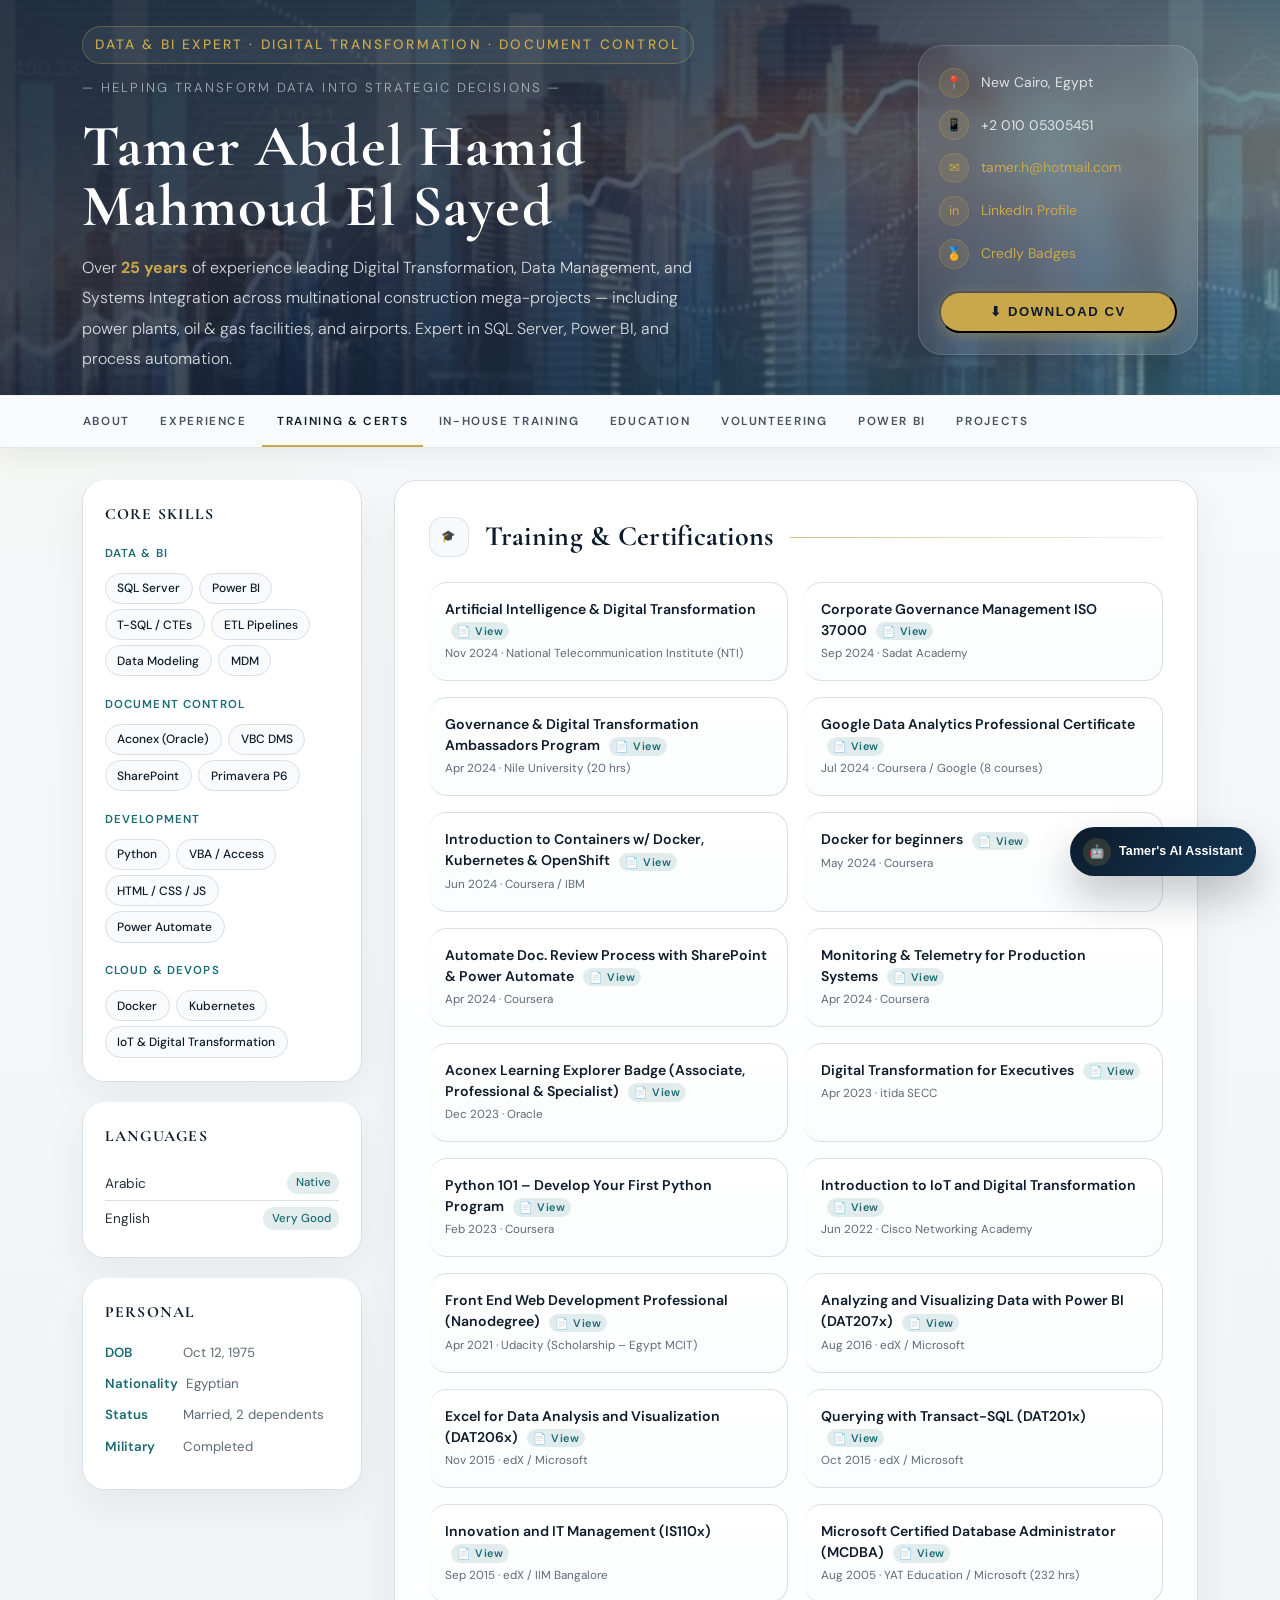
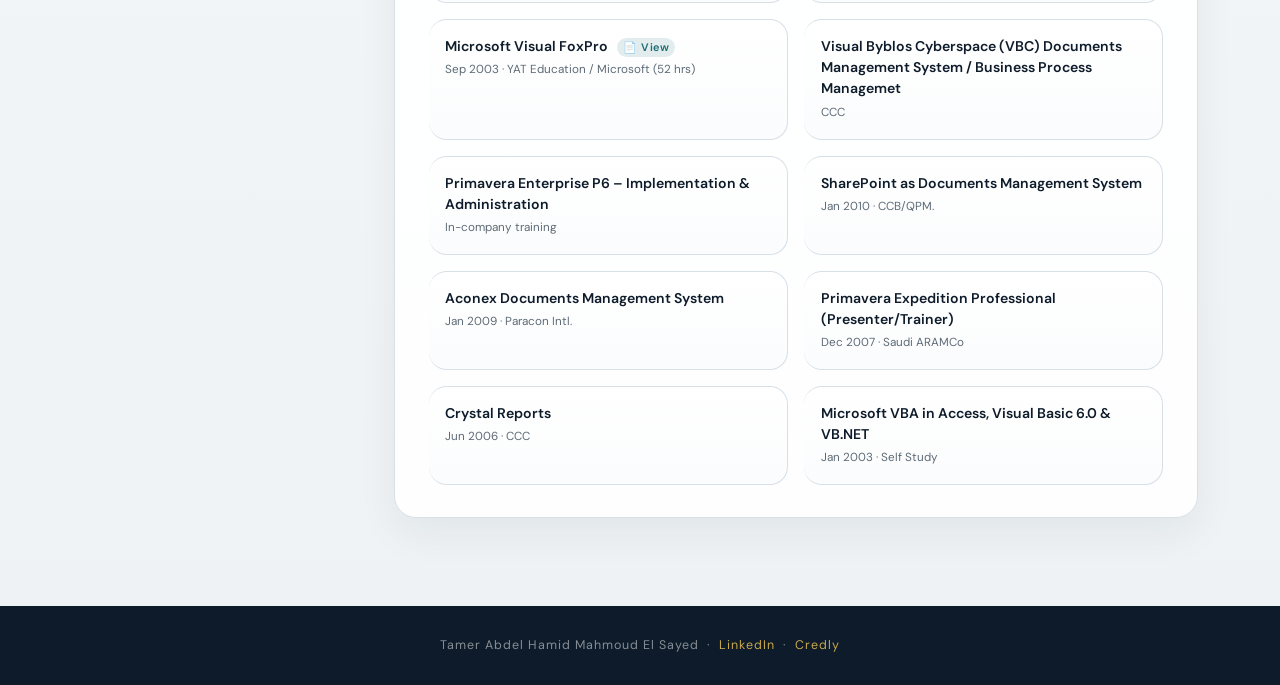
==== certifications.html @ 777506d1 "Add files via upload" ====
﻿<!DOCTYPE html>
<html lang="en">
<head>
  <meta charset="UTF-8" />
  <meta name="viewport" content="width=device-width, initial-scale=1.0" />
  <title>Training & Certifications | Tamer Abdel Hamid</title>
  <meta name="description" content="Professional training and certifications spanning AI, governance, analytics, Power BI, SQL Server, Docker, and construction technology." />
  <meta name="keywords" content="Tamer Abdel Hamid, Document Control Manager, Data Control, Digital Transformation, Power BI, SQL Server, Construction, Egypt, CCIC, Consolidated Contractors, Business Intelligence, Data Management, Process Automation" />
  <meta name="author" content="Tamer Abdel Hamid Mahmoud El Sayed" />
  <meta name="robots" content="index, follow" />
  <meta name="theme-color" content="#0d1b2a" />
  <link rel="canonical" href="https://iot-tamer.com/certifications.html" />
  <link rel="icon" href="favicon.ico" />

  <meta property="og:type" content="profile" />
  <meta property="og:title" content="Training & Certifications | Tamer Abdel Hamid" />
  <meta property="og:description" content="Professional training and certifications spanning AI, governance, analytics, Power BI, SQL Server, Docker, and construction technology." />
  <meta property="og:url" content="https://iot-tamer.com/certifications.html" />
  <meta property="og:image" content="https://iot-tamer.com/back.jpg" />
  <meta property="og:locale" content="en_US" />
  <meta property="og:site_name" content="Tamer Abdel Hamid | CV" />

  <meta name="twitter:card" content="summary_large_image" />
  <meta name="twitter:title" content="Training & Certifications | Tamer Abdel Hamid" />
  <meta name="twitter:description" content="Professional training and certifications spanning AI, governance, analytics, Power BI, SQL Server, Docker, and construction technology." />
  <meta name="twitter:image" content="https://iot-tamer.com/back.jpg" />

  <meta name="google-site-verification" content="PASTE_YOUR_VERIFICATION_CODE_HERE" />

  <script type="application/ld+json">
  {
    "@context": "https://schema.org",
    "@type": "Person",
    "name": "Tamer Abdel Hamid Mahmoud El Sayed",
    "jobTitle": "Document & Data Control Manager | Digital Transformation Expert",
    "description": "Document & Data Control Manager with 25+ years of experience in Digital Transformation, SQL Server, Power BI, and Process Automation across multinational construction mega-projects including power plants, oil and gas, airports, and buildings in Egypt, Saudi Arabia, and Libya.",
    "url": "https://iot-tamer.com",
    "image": "https://iot-tamer.com/back.jpg",
    "email": "tamer.h@hotmail.com",
    "telephone": "+20100530545",
    "address": {
      "@type": "PostalAddress",
      "addressLocality": "New Cairo",
      "addressCountry": "EG"
    },
    "sameAs": [
      "http://eg.linkedin.com/in/tamerh",
      "https://www.credly.com/users/tamer-abdel-hamid.e0a20dd9"
    ]
  }
  </script>

  <script async src="https://www.googletagmanager.com/gtag/js?id=G-G1JV777KQQ"></script>
  <script>
    window.dataLayer = window.dataLayer || [];
    function gtag(){ dataLayer.push(arguments); }
    gtag('js', new Date());
    gtag('config', 'G-G1JV777KQQ', {
      page_title: document.title,
      page_location: window.location.href,
      send_page_view: true
    });

    function trackAiQuery(query){
      gtag('event', 'ai_query', {
        event_category: 'AI Assistant',
        event_label: query.substring(0, 100)
      });
    }

    function trackCertView(certName){
      gtag('event', 'cert_view', {
        event_category: 'Certificate',
        event_label: certName
      });
    }

    function trackCvDownload(){
      gtag('event', 'file_download', {
        event_category: 'CV Download',
        event_label: 'Tamer_CV_PDF'
      });
    }
  </script>

  <link href="https://fonts.googleapis.com/css2?family=Cormorant+Garamond:wght@300;400;600;700&family=DM+Sans:wght@300;400;500;600&display=swap" rel="stylesheet" />
  <link rel="stylesheet" href="site.css" />
</head>
<body>
<header>
  <div class="header-bg-accent"></div>
  <div class="header-inner">
    <div class="header-left">
      <p class="title-tag">Data &amp; BI Expert · Digital Transformation · Document Control</p>
      <p class="header-subtitle">&#8212; Helping transform data into strategic decisions &#8212;</p>
      <h1>Tamer Abdel Hamid<br/>Mahmoud El Sayed</h1>
      <p class="summary" style="margin-top:1rem;">
        Over <strong style="color:var(--gold)">25 years</strong> of experience leading Digital Transformation, Data Management, and Systems Integration across multinational construction mega-projects — including power plants, oil &amp; gas facilities, and airports. Expert in SQL Server, Power BI, and process automation.
      </p>
    </div>
    <div class="header-contact">
      <div class="contact-item">
        <span class="icon">📍</span>
        <span>New Cairo, Egypt</span>
      </div>
      <div class="contact-item">
        <span class="icon">📱</span>
        <span>+2 010 05305451</span>
      </div>
      <div class="contact-item">
        <span class="icon">✉</span>
        <!-- Email built by JS to survive Cloudflare obfuscation -->
        <a id="hdr-email" href="#" style="color:var(--gold)"></a>
        <script>
          (function(){
            var u = 'tamer.h';
            var d = 'hotmail' + '.' + 'com';
            var el = document.getElementById('hdr-email');
            el.href = 'mail' + 'to:' + u + '@' + d;
            el.textContent = u + '@' + d;
          })();
        </script>
      </div>
      <div class="contact-item">
        <span class="icon">in</span>
        <a href="http://eg.linkedin.com/in/tamerh" target="_blank">LinkedIn Profile</a>
      </div>
      <div class="contact-item">
        <span class="icon">🏅</span>
        <a href="https://www.credly.com/users/tamer-abdel-hamid.e0a20dd9" target="_blank">Credly Badges</a>
      </div>
      <div class="contact-item" style="margin-top:0.6rem;">
        <button class="cv-download-btn" onclick="openCvModal()" type="button">
          ⬇ Download CV
        </button>
      </div>

    </div>
  </div>
</header>

<nav aria-label="Site pages">
  <ul>
    <li><a href="index.html">About</a></li>
    <li><a href="experience.html">Experience</a></li>
    <li><a href="certifications.html" aria-current="page">Training &amp; Certs</a></li>
    <li><a href="inhouse-training.html">In-House Training</a></li>
    <li><a href="education.html">Education</a></li>
    <li><a href="volunteering.html">Volunteering</a></li>
    <li><a href="powerbi.html">Power BI</a></li>
    <li><a href="projects.html">Projects</a></li>
  </ul>
</nav>

<main>
<aside class="sidebar">

    <div class="sidebar-section">
      <h3>Core Skills</h3>

      <div class="skill-group">
        <p class="skill-group-title">Data &amp; BI</p>
        <span class="skill-pill">SQL Server</span>
        <span class="skill-pill">Power BI</span>
        <span class="skill-pill">T-SQL / CTEs</span>
        <span class="skill-pill">ETL Pipelines</span>
        <span class="skill-pill">Data Modeling</span>
        <span class="skill-pill">MDM</span>
      </div>

      <div class="skill-group">
        <p class="skill-group-title">Document Control</p>
        <span class="skill-pill">Aconex (Oracle)</span>
        <span class="skill-pill">VBC DMS</span>
        <span class="skill-pill">SharePoint</span>
        <span class="skill-pill">Primavera P6</span>
      </div>

      <div class="skill-group">
        <p class="skill-group-title">Development</p>
        <span class="skill-pill">Python</span>
        <span class="skill-pill">VBA / Access</span>
        <span class="skill-pill">HTML / CSS / JS</span>
        <span class="skill-pill">Power Automate</span>
      </div>

      <div class="skill-group">
        <p class="skill-group-title">Cloud &amp; DevOps</p>
        <span class="skill-pill">Docker</span>
        <span class="skill-pill">Kubernetes</span>
        <span class="skill-pill">IoT &amp; Digital Transformation</span>
      </div>
    </div>

    <div class="sidebar-section">
      <h3>Languages</h3>
      <div class="lang-row">
        <span>Arabic</span>
        <span class="lang-level">Native</span>
      </div>
      <div class="lang-row">
        <span>English</span>
        <span class="lang-level">Very Good</span>
      </div>
    </div>

    <div class="sidebar-section">
      <h3>Personal</h3>
      <div class="detail-row"><span class="detail-label">DOB</span><span class="detail-value">Oct 12, 1975</span></div>
      <div class="detail-row"><span class="detail-label">Nationality</span><span class="detail-value">Egyptian</span></div>
      <div class="detail-row"><span class="detail-label">Status</span><span class="detail-value">Married, 2 dependents</span></div>
      <div class="detail-row"><span class="detail-label">Military</span><span class="detail-value">Completed</span></div>
    </div>

  </aside>

  <div class="content">
<section class="section" id="training">
      <div class="section-heading">
        <div class="icon-badge">🎓</div>
        <h2>Training &amp; Certifications</h2>
        <div class="line"></div>
      </div>
      <div class="cert-grid">
        <div class="cert-card cert-link" data-img="cert-07.jpg" role="button" tabindex="0">
          <p class="cert-name">Artificial Intelligence &amp; Digital Transformation <span class="cert-badge">📄 View</span></p>
          <p class="cert-meta">Nov 2024 · National Telecommunication Institute (NTI)</p>
        </div>
        <div class="cert-card cert-link" data-img="cert-08.jpg" role="button" tabindex="0">
          <p class="cert-name">Corporate Governance Management ISO 37000 <span class="cert-badge">📄 View</span></p>
          <p class="cert-meta">Sep 2024 · Sadat Academy</p>
        </div>
        <div class="cert-card cert-link" data-img="cert-09.jpg" role="button" tabindex="0">
          <p class="cert-name">Governance &amp; Digital Transformation Ambassadors Program <span class="cert-badge">📄 View</span></p>
          <p class="cert-meta">Apr 2024 · Nile University (20 hrs)</p>
        </div>
        <div class="cert-card cert-link" data-img="cert-10.jpg" role="button" tabindex="0">
          <p class="cert-name">Google Data Analytics Professional Certificate <span class="cert-badge">📄 View</span></p>
          <p class="cert-meta">Jul 2024 · Coursera / Google (8 courses)</p>
        </div>
        <div class="cert-card cert-link" data-img="cert-11.jpg" role="button" tabindex="0">
          <p class="cert-name">Introduction to Containers w/ Docker, Kubernetes &amp; OpenShift <span class="cert-badge">📄 View</span></p>
          <p class="cert-meta">Jun 2024 · Coursera / IBM</p>
        </div>
        <div class="cert-card cert-link" data-img="cert-11A.jpg" role="button" tabindex="0">
          <p class="cert-name">Docker for beginners <span class="cert-badge">📄 View</span></p>
          <p class="cert-meta">May 2024 · Coursera</p>
        </div>
        <div class="cert-card cert-link" data-img="cert-12.jpg" role="button" tabindex="0">
          <p class="cert-name">Automate Doc. Review Process with SharePoint &amp; Power Automate <span class="cert-badge">📄 View</span></p>
          <p class="cert-meta">Apr 2024 · Coursera</p>
        </div>
        <div class="cert-card cert-link" data-img="cert-13.jpg" role="button" tabindex="0">
          <p class="cert-name">Monitoring &amp; Telemetry for Production Systems <span class="cert-badge">📄 View</span></p>
          <p class="cert-meta">Apr 2024 · Coursera</p>
        </div>
        <div class="cert-card cert-link" data-img="cert-16.jpg" role="button" tabindex="0">
          <p class="cert-name">Aconex Learning Explorer Badge (Associate, Professional &amp; Specialist) <span class="cert-badge">📄 View</span></p>
          <p class="cert-meta">Dec 2023 · Oracle</p>
        </div>
        <div class="cert-card cert-link" data-img="cert-15.jpg" role="button" tabindex="0">
          <p class="cert-name">Digital Transformation for Executives <span class="cert-badge">📄 View</span></p>
          <p class="cert-meta">Apr 2023 · itida SECC</p>
        </div>
        <div class="cert-card cert-link" data-img="cert-14.jpg" role="button" tabindex="0">
          <p class="cert-name">Python 101 – Develop Your First Python Program <span class="cert-badge">📄 View</span></p>
          <p class="cert-meta">Feb 2023 · Coursera</p>
        </div>
        <div class="cert-card cert-link" data-img="cert-17.jpg" role="button" tabindex="0">
          <p class="cert-name">Introduction to IoT and Digital Transformation <span class="cert-badge">📄 View</span></p>
          <p class="cert-meta">Jun 2022 · Cisco Networking Academy</p>
        </div>
        <div class="cert-card cert-link" data-img="cert-18.jpg" role="button" tabindex="0">
          <p class="cert-name">Front End Web Development Professional (Nanodegree) <span class="cert-badge">📄 View</span></p>
          <p class="cert-meta">Apr 2021 · Udacity (Scholarship – Egypt MCIT)</p>
        </div>
        <div class="cert-card cert-link" data-img="cert-19.jpg" role="button" tabindex="0">
          <p class="cert-name">Analyzing and Visualizing Data with Power BI (DAT207x) <span class="cert-badge">📄 View</span></p>
          <p class="cert-meta">Aug 2016 · edX / Microsoft</p>
        </div>
        <div class="cert-card cert-link" data-img="cert-21.jpg" role="button" tabindex="0">
          <p class="cert-name">Excel for Data Analysis and Visualization (DAT206x) <span class="cert-badge">📄 View</span></p>
          <p class="cert-meta">Nov 2015 · edX / Microsoft</p>
        </div>
        <div class="cert-card cert-link" data-img="cert-22.jpg" role="button" tabindex="0">
          <p class="cert-name">Querying with Transact-SQL (DAT201x) <span class="cert-badge">📄 View</span></p>
          <p class="cert-meta">Oct 2015 · edX / Microsoft</p>
        </div>
        <div class="cert-card cert-link" data-img="cert-23.jpg" role="button" tabindex="0">
          <p class="cert-name">Innovation and IT Management (IS110x) <span class="cert-badge">📄 View</span></p>
          <p class="cert-meta">Sep 2015 · edX / IIM Bangalore</p>
        </div>
        <div class="cert-card cert-link" data-img="cert-29.jpg" role="button" tabindex="0">
          <p class="cert-name">Microsoft Certified Database Administrator (MCDBA) <span class="cert-badge">📄 View</span></p>
          <p class="cert-meta">Aug 2005 · YAT Education / Microsoft (232 hrs)</p>
        </div>
        <div class="cert-card cert-link" data-img="cert-31.jpg" role="button" tabindex="0">
          <p class="cert-name">Microsoft Visual FoxPro <span class="cert-badge">📄 View</span></p>
          <p class="cert-meta">Sep 2003 · YAT Education / Microsoft (52 hrs)</p>
        </div>
        <div class="cert-card">
          <p class="cert-name">Visual Byblos Cyberspace (VBC) Documents Management System / Business Process Managemet</p>
          <p class="cert-meta">CCC</p>
        </div>
        <div class="cert-card">
          <p class="cert-name">Primavera Enterprise P6 – Implementation &amp; Administration</p>
          <p class="cert-meta">In-company training</p>
        </div>
        <div class="cert-card">
          <p class="cert-name">SharePoint as Documents Management System</p>
          <p class="cert-meta">Jan 2010 · CCB/QPM.</p>
        </div>
        <div class="cert-card">
          <p class="cert-name">Aconex Documents Management System</p>
          <p class="cert-meta">Jan 2009 · Paracon Intl.</p>
        </div>
        <div class="cert-card">
          <p class="cert-name">Primavera Expedition Professional (Presenter/Trainer)</p>
          <p class="cert-meta">Dec 2007 · Saudi ARAMCo</p>
        </div>
        <div class="cert-card">
          <p class="cert-name">Crystal Reports</p>
          <p class="cert-meta">Jun 2006 · CCC</p>
        </div>
        <div class="cert-card">
          <p class="cert-name">Microsoft VBA in Access, Visual Basic 6.0 &amp; VB.NET</p>
          <p class="cert-meta">Jan 2003 · Self Study</p>
        </div>
      </div>
    </section>
  </div><!-- /content -->
</main>

<footer>
  <p>Tamer Abdel Hamid Mahmoud El Sayed &nbsp;·&nbsp;
     <a href="http://eg.linkedin.com/in/tamerh">LinkedIn</a> &nbsp;·&nbsp;
     <a href="https://www.credly.com/users/tamer-abdel-hamid.e0a20dd9">Credly</a>
  </p>
</footer>

<div id="cert-overlay" role="dialog" aria-modal="true" aria-label="Certificate viewer">
  <div class="overlay-inner">
    <button id="cert-close" aria-label="Close">&#x2715;</button>
    <img id="cert-img" src="" alt="Certificate"/>
  </div>
</div>

<div id="dash-overlay">
  <div class="dash-modal">
    <button id="dash-close" onclick="closeDash()">&#x2715;</button>
    <div class="dash-title" id="dash-title">Dashboard screenshot</div>
    <img id="dash-img" src="" alt="Dashboard screenshot"/>
    <div class="dash-nav">
      <button onclick="dashNav(-1)">&#8592; Prev</button>
      <span class="dash-counter" id="dash-counter">1 / 1</span>
      <button onclick="dashNav(1)">Next &#8594;</button>
    </div>
  </div>
</div>

<div id="cv-modal" role="dialog" aria-modal="true" aria-labelledby="cv-modal-title" style="
  display:none; position:fixed; inset:0; z-index:99999;
  background:rgba(10,20,35,0.72); backdrop-filter:blur(4px);
  align-items:center; justify-content:center; padding:1rem;">
  <div style="
    background:#fff; border-radius:14px; padding:2rem 2rem 1.6rem;
    max-width:400px; width:100%; box-shadow:0 20px 60px rgba(0,0,0,0.25);
    position:relative; animation: cvModalIn 0.25s ease;">
    <button onclick="closeCvModal()" aria-label="Close" style="
      position:absolute; top:0.8rem; right:0.9rem;
      background:none; border:none; font-size:1.3rem;
      cursor:pointer; color:#888; line-height:1;">✕</button>
    <div style="text-align:center; margin-bottom:1.2rem;">
      <div style="font-size:2rem; margin-bottom:0.4rem;">📄</div>
      <p id="cv-modal-title" style="font-family:'Cormorant Garamond',serif; font-size:1.35rem; font-weight:700; color:#0d1b2a; margin:0 0 0.3rem;">Request Full CV</p>
      <p style="font-size:0.8rem; color:#6b7a8d; margin:0;">Enter your email and the CV will be sent to you directly.</p>
    </div>
    <div id="cv-form-area">
      <input id="cv-email-input" type="email" placeholder="your@email.com" autocomplete="email" style="
        width:100%; box-sizing:border-box;
        border:1.5px solid #d0d8e4; border-radius:8px;
        padding:0.65rem 0.9rem; font-size:0.9rem; color:#0d1b2a;
        outline:none; transition:border 0.2s; margin-bottom:0.5rem;"
        onfocus="this.style.borderColor='#1a6b72'"
        onblur="this.style.borderColor='#d0d8e4'"
        onkeydown="if(event.key==='Enter') submitCvRequest()"/>
      <p id="cv-email-err" style="display:none; color:#c0392b; font-size:0.75rem; margin:0 0 0.5rem; padding-left:0.2rem;"></p>
      <button onclick="submitCvRequest()" id="cv-send-btn" type="button" style="
        width:100%; background:#c9a84c; color:#0d1b2a;
        border:none; border-radius:8px; padding:0.7rem;
        font-weight:700; font-size:0.85rem; letter-spacing:0.06em;
        text-transform:uppercase; cursor:pointer;
        transition:background 0.2s, transform 0.15s;
        box-shadow:0 3px 12px rgba(201,168,76,0.35);"
        onmouseover="this.style.background='#e0bc5a'"
        onmouseout="this.style.background='#c9a84c'">
        Send Me the CV
      </button>
      <p style="font-size:0.72rem; color:#9aa5b4; text-align:center; margin:0.7rem 0 0;">
        Your email is only used to send the CV. No spam, ever.
      </p>
    </div>
    <div id="cv-success-area" style="display:none; text-align:center; padding:0.5rem 0 0.3rem;">
      <div style="font-size:2.4rem; margin-bottom:0.5rem;">✅</div>
      <p style="font-family:'Cormorant Garamond',serif; font-size:1.2rem; font-weight:700; color:#0d1b2a; margin:0 0 0.4rem;">Request Received!</p>
      <p id="cv-success-msg" style="font-size:0.82rem; color:#4a5568; margin:0 0 1rem;"></p>
      <button onclick="closeCvModal()" style="
        background:#0d1b2a; color:#fff; border:none; border-radius:8px;
        padding:0.55rem 1.4rem; font-size:0.82rem; font-weight:600;
        cursor:pointer; transition:background 0.2s;"
        onmouseover="this.style.background='#1a6b72'"
        onmouseout="this.style.background='#0d1b2a'">Close</button>
    </div>
  </div>
</div>

<div id="ai-widget">
  <div class="ai-widget-panel" id="ai-widget-panel" role="dialog" aria-modal="false" aria-labelledby="ai-widget-title">
    <div class="ai-wrap">
      <div class="ai-topbar">
        <div class="ai-topbar-main">
          <div class="ai-avatar">&#129302;</div>
          <div class="ai-topbar-info">
            <p class="ai-name" id="ai-widget-title">Tamer&#39;s AI Assistant</p>
            <p class="ai-status">Online &middot; Powered by Claude</p>
          </div>
        </div>
        <button class="ai-topbar-close" type="button" data-ai-close aria-label="Close assistant">&#x2715;</button>
      </div>
      <div id="ai-messages">
        <div class="msg bot">&#128075; Hello! I&#39;m Tamer&#39;s AI assistant. Ask me anything about his experience, skills, certifications, or projects!</div>
      </div>
      <div class="ai-suggestions">
        <button onclick="askSuggestion(this)">What are his top skills?</button>
        <button onclick="askSuggestion(this)">Describe his experience</button>
        <button onclick="askSuggestion(this)">What certifications does he have?</button>
        <button onclick="askSuggestion(this)">Is he open to opportunities?</button>
      </div>
      <div class="ai-inputbar">
        <input id="ai-input" type="text" placeholder="Ask about Tamer&#39;s experience, skills, projects&#8230;" autocomplete="off" />
        <button id="ai-send" onclick="sendAiMessage()">Send &#10148;</button>
      </div>
    </div>
  </div>
  <button class="ai-widget-toggle" type="button" data-ai-toggle aria-expanded="false" aria-controls="ai-widget-panel">
    <span class="ai-widget-toggle-icon">&#129302;</span>
    <span class="ai-widget-toggle-copy">
      <span class="ai-widget-toggle-title">Tamer&#39;s AI Assistant</span>
    </span>
  </button>
</div>

<script src="https://cdn.jsdelivr.net/npm/@emailjs/browser@4/dist/email.min.js"></script>
<script src="site.js"></script>
</body>
</html>
---- site.css ----
﻿:root {
    --navy:   #0d1b2a;
    --teal:   #1a6b72;
    --gold:   #c9a84c;
    --light:  #f4f1eb;
    --mid:    #e2ddd5;
    --text:   #2c2c2c;
    --muted:  #6b6b6b;
    --white:  #ffffff;
  }

  *, *::before, *::after { box-sizing: border-box; margin: 0; padding: 0; }

  html { scroll-behavior: smooth; }

  body {
    font-family: 'DM Sans', sans-serif;
    background: var(--light);
    color: var(--text);
    line-height: 1.7;
  }

  /* ── HEADER ─────────────────────────────────────────── */
  header {
    background: url('back.jpg') center center / cover no-repeat;
    color: var(--white);
    padding: 0;
    position: relative;
  }

  header::before {
    content: '';
    position: absolute;
    inset: 0;
    background: linear-gradient(
      135deg,
      rgba(10, 22, 38, 0.82) 0%,
      rgba(10, 22, 38, 0.70) 50%,
      rgba(26, 107, 114, 0.55) 100%
    );
    z-index: 0;
  }

  .header-inner { position: relative; z-index: 1; }
  .header-bg-accent { display: none; }

  .header-inner {
    display: grid;
    grid-template-columns: 1fr auto;
    align-items: center;
    gap: 3rem;
    max-width: 1100px;
    margin: 0 auto;
    padding: 4rem 2rem 3rem;
  }

  .header-bg-accent {
    position: absolute;
    top: 0; right: 0;
    width: 400px; height: 100%;
    background: linear-gradient(135deg, transparent 40%, rgba(26,107,114,0.18) 100%);
    pointer-events: none;
  }

  .header-left h1 {
    font-family: 'Cormorant Garamond', serif;
    font-size: clamp(2.2rem, 4vw, 3.4rem);
    font-weight: 700;
    letter-spacing: 0.02em;
    line-height: 1.1;
    margin-bottom: 0.4rem;
  }

  .header-left .title-tag {
    font-size: 0.85rem;
    font-weight: 500;
    letter-spacing: 0.14em;
    text-transform: uppercase;
    color: var(--gold);
    margin-bottom: 0.3rem;
  }
  .header-left .header-subtitle {
    font-size: 0.82rem;
    font-weight: 300;
    font-style: italic;
    letter-spacing: 0.06em;
    color: rgba(255,255,255,0.55);
    margin-bottom: 1.2rem;
  }

  .header-left .summary {
    font-size: 0.97rem;
    color: rgba(255,255,255,0.78);
    max-width: 600px;
    font-weight: 300;
    line-height: 1.75;
  }

  .header-contact {
    display: flex;
    flex-direction: column;
    gap: 0.55rem;
    min-width: 220px;
  }

  .contact-item {
    display: flex;
    align-items: center;
    gap: 0.6rem;
    font-size: 0.85rem;
    color: rgba(255,255,255,0.8);
  }

  .contact-item .icon {
    width: 20px;
    height: 20px;
    background: var(--gold);
    border-radius: 4px;
    display: flex;
    align-items: center;
    justify-content: center;
    flex-shrink: 0;
    font-size: 10px;
  }

  .contact-item a {
    color: var(--gold);
    text-decoration: none;
  }
  .contact-item a:hover { text-decoration: underline; }

  /* ── NAV BAR ─────────────────────────────────────────── */
  nav {
    background: var(--teal);
    position: sticky;
    top: 0;
    z-index: 100;
    box-shadow: 0 2px 12px rgba(0,0,0,0.18);
  }

  nav ul {
    list-style: none;
    display: flex;
    flex-wrap: wrap;
    justify-content: center;
    gap: 0;
    max-width: 1100px;
    margin: 0 auto;
    padding: 0 1rem;
  }

  nav ul li a,
  nav ul li button.nav-inline-trigger {
    display: block;
    padding: 0.85rem 1.2rem;
    color: rgba(255,255,255,0.85);
    text-decoration: none;
    font-size: 0.8rem;
    letter-spacing: 0.1em;
    text-transform: uppercase;
    font-weight: 500;
    transition: color 0.2s, background 0.2s;
  }

  nav ul li button.nav-inline-trigger {
    appearance: none;
    background: transparent;
    border: none;
    font: inherit;
    cursor: pointer;
  }

  nav ul li a:hover,
  nav ul li button.nav-inline-trigger:hover {
    color: var(--white);
    background: rgba(255,255,255,0.1);
  }

  /* ── MAIN LAYOUT ─────────────────────────────────────── */
  main {
    max-width: 1100px;
    margin: 0 auto;
    padding: 3rem 2rem;
    display: grid;
    grid-template-columns: 280px 1fr;
    gap: 3rem;
    align-items: start;
  }

  /* ── SIDEBAR ─────────────────────────────────────────── */
  .sidebar { position: sticky; top: 60px; }

  .sidebar-section {
    background: var(--white);
    border-radius: 12px;
    padding: 1.6rem;
    margin-bottom: 1.5rem;
    box-shadow: 0 1px 8px rgba(0,0,0,0.06);
    border-top: 3px solid var(--gold);
  }

  .sidebar-section h3 {
    font-family: 'Cormorant Garamond', serif;
    font-size: 1.1rem;
    font-weight: 700;
    color: var(--navy);
    margin-bottom: 1rem;
    letter-spacing: 0.03em;
  }

  /* skills */
  .skill-group { margin-bottom: 1rem; }
  .skill-group:last-child { margin-bottom: 0; }
  .skill-group-title {
    font-size: 0.72rem;
    letter-spacing: 0.1em;
    text-transform: uppercase;
    color: var(--teal);
    font-weight: 600;
    margin-bottom: 0.45rem;
  }

  .skill-pill {
    display: inline-block;
    background: var(--light);
    border: 1px solid var(--mid);
    border-radius: 20px;
    padding: 0.2rem 0.7rem;
    font-size: 0.75rem;
    margin: 0.15rem 0.15rem 0.15rem 0;
    color: var(--navy);
    font-weight: 500;
  }

  /* personal details */
  .detail-row {
    display: flex;
    gap: 0.5rem;
    margin-bottom: 0.55rem;
    font-size: 0.83rem;
  }
  .detail-label {
    font-weight: 600;
    color: var(--teal);
    min-width: 70px;
    flex-shrink: 0;
  }
  .detail-value { color: var(--muted); }

  /* languages */
  .lang-row {
    display: flex;
    justify-content: space-between;
    align-items: center;
    padding: 0.35rem 0;
    border-bottom: 1px solid var(--mid);
    font-size: 0.85rem;
  }
  .lang-row:last-child { border-bottom: none; }
  .lang-level {
    font-size: 0.72rem;
    background: var(--teal);
    color: white;
    padding: 0.1rem 0.55rem;
    border-radius: 12px;
    font-weight: 500;
  }

  /* ── MAIN CONTENT ────────────────────────────────────── */
  .content {}

  /* section */
  .section {
    background: var(--white);
    border-radius: 12px;
    padding: 2rem 2.2rem;
    margin-bottom: 2rem;
    box-shadow: 0 1px 8px rgba(0,0,0,0.06);
  }

  .section-heading {
    display: flex;
    align-items: center;
    gap: 0.8rem;
    margin-bottom: 1.6rem;
  }

  .section-heading h2 {
    font-family: 'Cormorant Garamond', serif;
    font-size: 1.55rem;
    font-weight: 700;
    color: var(--navy);
    letter-spacing: 0.02em;
  }

  .section-heading .line {
    flex: 1;
    height: 1px;
    background: var(--mid);
  }

  .section-heading .icon-badge {
    width: 34px; height: 34px;
    background: var(--navy);
    border-radius: 8px;
    display: flex;
    align-items: center;
    justify-content: center;
    color: var(--gold);
    font-size: 14px;
    flex-shrink: 0;
  }

  /* ── EXPERIENCE ENTRY ────────────────────────────────── */
  .exp-entry {
    padding: 1.4rem 0;
    border-bottom: 1px solid var(--mid);
    display: grid;
    grid-template-columns: 120px 1fr;
    gap: 0 1.5rem;
  }
  .exp-entry:last-child { border-bottom: none; padding-bottom: 0; }
  .exp-entry:first-child { padding-top: 0; }

  .exp-meta {}

  .exp-period {
    font-size: 0.75rem;
    font-weight: 600;
    color: var(--teal);
    letter-spacing: 0.06em;
    text-transform: uppercase;
    line-height: 1.4;
  }

  .exp-location {
    font-size: 0.73rem;
    color: var(--muted);
    margin-top: 0.3rem;
  }

  .contract-value {
    display: inline-block;
    margin-top: 0.4rem;
    font-size: 0.68rem;
    background: rgba(201,168,76,0.12);
    border: 1px solid rgba(201,168,76,0.35);
    color: #8a6e20;
    padding: 0.1rem 0.45rem;
    border-radius: 4px;
    font-weight: 600;
  }

  .exp-body {}

  .exp-role {
    font-family: 'Cormorant Garamond', serif;
    font-size: 1.2rem;
    font-weight: 700;
    color: var(--navy);
    line-height: 1.25;
  }

  .exp-company {
    font-size: 0.88rem;
    font-weight: 600;
    color: var(--teal);
    margin: 0.1rem 0 0.1rem;
  }

  .exp-client {
    font-size: 0.78rem;
    color: var(--muted);
    margin-bottom: 0.7rem;
  }

  .exp-desc {
    font-size: 0.85rem;
    color: var(--text);
  }

  .exp-desc p { margin-bottom: 0.4rem; }

  .sub-heading {
    font-size: 0.76rem;
    font-weight: 700;
    letter-spacing: 0.07em;
    text-transform: uppercase;
    color: var(--navy);
    margin: 0.8rem 0 0.35rem;
  }

  .bullet-list {
    padding-left: 1.1rem;
    font-size: 0.84rem;
    color: var(--text);
  }

  .bullet-list li { margin-bottom: 0.25rem; }

  /* ── TRAINING / CERTS ────────────────────────────────── */
  .cert-grid {
    display: grid;
    grid-template-columns: repeat(auto-fill, minmax(280px, 1fr));
    gap: 0.8rem;
  }

  .cert-card {
    background: var(--light);
    border: 1px solid var(--mid);
    border-left: 3px solid var(--teal);
    border-radius: 8px;
    padding: 0.7rem 1rem;
  }

  .cert-card .cert-name {
    font-size: 0.84rem;
    font-weight: 600;
    color: var(--navy);
    line-height: 1.35;
  }

  .cert-card .cert-meta {
    font-size: 0.73rem;
    color: var(--muted);
    margin-top: 0.2rem;
  }

  /* inhouse different color */
  .cert-card.inhouse { border-left-color: var(--gold); }

  /* ── VOLUNTEERING ───────────────────────────────────── */
  .vol-item {
    display: flex;
    align-items: flex-start;
    gap: 0.7rem;
    padding: 0.5rem 0;
    font-size: 0.87rem;
    border-bottom: 1px solid var(--mid);
  }
  .vol-item:last-child { border-bottom: none; }
  .vol-dot {
    width: 8px; height: 8px;
    background: var(--gold);
    border-radius: 50%;
    flex-shrink: 0;
    margin-top: 7px;
  }

  /* ── EDUCATION ──────────────────────────────────────── */
  .edu-entry {
    display: flex;
    gap: 1rem;
    align-items: flex-start;
    padding: 0.6rem 0;
  }
  .edu-year {
    font-size: 0.8rem;
    font-weight: 700;
    color: var(--teal);
    min-width: 50px;
    padding-top: 0.1rem;
  }
  .edu-body .edu-degree {
    font-size: 0.95rem;
    font-weight: 600;
    color: var(--navy);
  }
  .edu-body .edu-inst {
    font-size: 0.8rem;
    color: var(--muted);
  }

  /* ── FOOTER ─────────────────────────────────────────── */
  footer {
    background: var(--navy);
    color: rgba(255,255,255,0.5);
    text-align: center;
    padding: 1.5rem;
    font-size: 0.78rem;
    letter-spacing: 0.05em;
    margin-top: 1rem;
  }
  footer a { color: var(--gold); text-decoration: none; }

  /* ── RESPONSIVE ─────────────────────────────────────── */
  @media (max-width: 820px) {
    main { grid-template-columns: 1fr; }
    .sidebar { position: static; }
    .header-inner { grid-template-columns: 1fr; }
    .header-contact { flex-direction: row; flex-wrap: wrap; }
    .exp-entry { grid-template-columns: 1fr; gap: 0.3rem; }
    .exp-meta { display: flex; gap: 1rem; flex-wrap: wrap; align-items: center; }
  }

  @media (max-width: 520px) {
    .section { padding: 1.4rem; }
    nav ul li a { padding: 0.7rem 0.7rem; font-size: 0.72rem; }
  }

  /* ── ANIMATION ──────────────────────────────────────── */
  @keyframes fadeUp {
    from { opacity: 0; transform: translateY(18px); }
    to   { opacity: 1; transform: translateY(0); }
  }
  .section, .sidebar-section {
    animation: fadeUp 0.5s ease both;
  }
  .section:nth-child(1) { animation-delay: 0.05s; }
  .section:nth-child(2) { animation-delay: 0.10s; }
  .section:nth-child(3) { animation-delay: 0.15s; }
  .section:nth-child(4) { animation-delay: 0.20s; }
  .section:nth-child(5) { animation-delay: 0.25s; }

/* ── LIGHTBOX ─────────────────────────────────── */
.cert-link { cursor:pointer; }
.cert-link .cert-name { text-decoration: underline dotted var(--teal); }
.cert-link:hover .cert-name { color: var(--teal); }
.cert-link .cert-badge {
  display:inline-block; margin-left:6px;
  font-size:0.68rem; background:var(--teal); color:#fff;
  padding:1px 6px; border-radius:10px; vertical-align:middle;
  font-weight:600; letter-spacing:0.04em;
}

#cert-overlay {
  display:none; position:fixed; inset:0; z-index:9999;
  background:rgba(10,22,38,0.92); align-items:center; justify-content:center;
  padding:1.5rem;
}
#cert-overlay.active { display:flex; }
#cert-overlay .overlay-inner {
  position:relative; max-width:860px; width:100%;
  background:#fff; border-radius:12px; overflow:hidden;
  box-shadow:0 20px 60px rgba(0,0,0,0.6);
  animation: popIn 0.25s ease;
}
@keyframes popIn {
  from { transform:scale(0.88); opacity:0; }
  to   { transform:scale(1);    opacity:1; }
}
#cert-overlay img {
  width:100%; display:block; max-height:88vh; object-fit:contain;
  background:#f4f1eb;
}
#cert-close {
  position:absolute; top:10px; right:14px;
  background:rgba(13,27,42,0.75); color:#fff;
  border:none; border-radius:50%; width:36px; height:36px;
  font-size:1.2rem; cursor:pointer; display:flex;
  align-items:center; justify-content:center;
  z-index:10; transition:background 0.2s;
}
#cert-close:hover { background:var(--teal,#1a6b72); }

/* ── DOWNLOAD CV BUTTON ─────────────────────────────── */
.cv-download-btn {
  display: inline-flex;
  align-items: center;
  gap: 0.4rem;
  background: var(--gold);
  color: var(--navy) !important;
  font-weight: 700;
  font-size: 0.82rem;
  letter-spacing: 0.07em;
  text-transform: uppercase;
  padding: 0.5rem 1.1rem;
  border-radius: 6px;
  text-decoration: none !important;
  transition: background 0.2s, transform 0.15s;
  box-shadow: 0 3px 12px rgba(201,168,76,0.35);
}
.cv-download-btn:hover {
  background: #e0bc5a;
  transform: translateY(-1px);
}

/* ── POWER BI SECTION ───────────────────────────────── */
.powerbi-card {
  background: linear-gradient(135deg, var(--navy) 0%, #1a3a5c 100%);
  border-radius: 12px;
  padding: 2rem;
  color: #fff;
  display: flex;
  flex-direction: column;
  gap: 1rem;
}
.powerbi-card .pb-header {
  display: flex;
  align-items: center;
  gap: 1rem;
}
.pb-icon {
  width: 52px; height: 52px;
  background: #F2C811;
  border-radius: 10px;
  display: flex; align-items: center; justify-content: center;
  font-size: 1.6rem; flex-shrink: 0;
}
.pb-title {
  font-family: 'Cormorant Garamond', serif;
  font-size: 1.3rem;
  font-weight: 700;
  color: #fff;
}
.pb-subtitle { font-size: 0.82rem; color: rgba(255,255,255,0.65); }
.pb-desc { font-size: 0.88rem; color: rgba(255,255,255,0.80); line-height: 1.7; }
.pb-btn {
  display: inline-flex;
  align-items: center;
  gap: 0.5rem;
  background: #F2C811;
  color: #1a1a1a;
  font-weight: 700;
  font-size: 0.82rem;
  padding: 0.55rem 1.2rem;
  border-radius: 6px;
  text-decoration: none;
  letter-spacing: 0.05em;
  width: fit-content;
  transition: background 0.2s;
}
.pb-btn:hover { background: #ffd633; }
.pb-placeholder {
  background: rgba(255,255,255,0.07);
  border: 1px dashed rgba(255,255,255,0.25);
  border-radius: 8px;
  padding: 1.2rem;
  font-size: 0.8rem;
  color: rgba(255,255,255,0.45);
  text-align: center;
  letter-spacing: 0.04em;
}

/* Keep Power BI screenshots as fixed thumbnails so they never stretch the page */
.pb-projects {
  display: flex;
  flex-direction: column;
  gap: 1rem;
  width: 100%;
  min-width: 0;
}
.pb-project {
  background: rgba(255,255,255,0.04);
  border: 1px solid rgba(255,255,255,0.08);
  border-radius: 12px;
  overflow: hidden;
  width: 100%;
  min-width: 0;
}
.pb-project-header {
  display: flex;
  align-items: flex-start;
  gap: 0.9rem;
  padding: 1rem 1.1rem;
  cursor: pointer;
}
.pb-project-num {
  width: 2rem;
  height: 2rem;
  border-radius: 50%;
  background: rgba(242,200,17,0.18);
  color: #F2C811;
  display: flex;
  align-items: center;
  justify-content: center;
  font-weight: 700;
  flex-shrink: 0;
}
.pb-project-info {
  flex: 1;
  min-width: 0;
}
.pb-project-name {
  font-size: 1rem;
  font-weight: 700;
  color: #fff;
}
.pb-project-sub {
  margin-top: 0.2rem;
  font-size: 0.8rem;
  color: rgba(255,255,255,0.7);
}
.pb-project-toggle {
  margin-left: auto;
  color: rgba(255,255,255,0.8);
  transition: transform 0.2s ease;
}
.pb-project.open .pb-project-toggle {
  transform: rotate(180deg);
}
.pb-thumbs {
  display: none;
  grid-template-columns: repeat(auto-fit, minmax(160px, 1fr));
  gap: 0.9rem;
  padding: 0 1.1rem 1.1rem;
  width: 100%;
  min-width: 0;
}
.pb-project.open .pb-thumbs {
  display: grid;
}
/* Thumbs used outside the Power BI accordion (e.g. project cards) */
.pc-thumbs {
  display: grid !important;
  grid-template-columns: repeat(auto-fit, minmax(160px, 1fr));
  gap: 0.9rem;
  padding: 0.2rem 0 0.2rem;
  width: 100%;
}
.pc-thumbs .pb-thumb-item {
  background: var(--light);
  border: 1px solid var(--mid);
  border-radius: 10px;
  overflow: hidden;
  cursor: pointer;
  transition: transform 0.2s ease, box-shadow 0.2s ease;
}
.pc-thumbs .pb-thumb-item:hover {
  transform: translateY(-3px);
  box-shadow: 0 6px 20px rgba(0,0,0,0.12);
}
.pc-thumbs .pb-thumb-item img {
  width: 100%;
  height: 110px;
  object-fit: cover;
  display: block;
}
.pc-thumbs .pb-thumb-label {
  font-size: 0.7rem;
  color: var(--navy);
  text-align: center;
  padding: 0.35rem 0.4rem;
  font-weight: 600;
  background: var(--light);
}
.pb-thumb-item {
  background: rgba(255,255,255,0.06);
  border: 1px solid rgba(255,255,255,0.10);
  border-radius: 10px;
  overflow: hidden;
  cursor: pointer;
  transition: transform 0.2s ease, box-shadow 0.2s ease;
  min-width: 0;
}
.pb-thumb-item:hover {
  transform: translateY(-2px);
  box-shadow: 0 10px 24px rgba(0,0,0,0.22);
}
.pb-thumb-item img {
  display: block;
  width: 100%;
  height: 110px;
  max-width: 100%;
  object-fit: cover;
}
.pb-thumb-label {
  padding: 0.65rem 0.75rem 0.8rem;
  font-size: 0.76rem;
  line-height: 1.4;
  color: rgba(255,255,255,0.92);
  text-align: center;
  word-break: break-word;
}

#dash-overlay {
  display: none;
  position: fixed;
  inset: 0;
  z-index: 9999;
  background: rgba(10,22,38,0.92);
  padding: 1.5rem;
  align-items: center;
  justify-content: center;
}
#dash-overlay.active {
  display: flex;
}
.dash-modal {
  position: relative;
  width: min(960px, 100%);
  max-height: 90vh;
  background: #fff;
  border-radius: 12px;
  overflow: hidden;
  box-shadow: 0 20px 60px rgba(0,0,0,0.6);
  animation: popIn 0.25s ease;
}
.dash-title {
  padding: 1rem 1.25rem 0.4rem;
  font-family: 'Cormorant Garamond', serif;
  font-size: 1.5rem;
  font-weight: 700;
  color: var(--navy);
}
#dash-img {
  display: block;
  width: 100%;
  max-width: 100%;
  max-height: calc(90vh - 120px);
  object-fit: contain;
  background: #f4f1eb;
}
#dash-close {
  position: absolute;
  top: 10px;
  right: 14px;
  background: rgba(13,27,42,0.75);
  color: #fff;
  border: none;
  border-radius: 50%;
  width: 36px;
  height: 36px;
  font-size: 1.2rem;
  cursor: pointer;
  display: flex;
  align-items: center;
  justify-content: center;
  z-index: 10;
}
.dash-nav {
  display: flex;
  align-items: center;
  justify-content: center;
  gap: 0.75rem;
  padding: 0.9rem 1.25rem 1.15rem;
}
.dash-nav button {
  border: none;
  border-radius: 999px;
  padding: 0.5rem 0.9rem;
  background: var(--teal);
  color: #fff;
  cursor: pointer;
  font-weight: 600;
}
.dash-counter {
  color: var(--navy);
  font-weight: 600;
}

/* ── PROJECT CARDS ──────────────────────────────────── */
.project-grid {
  display: grid;
  grid-template-columns: repeat(auto-fill, minmax(290px, 1fr));
  gap: 1.2rem;
}
.project-card {
  border: 1px solid var(--mid);
  border-radius: 12px;
  overflow: hidden;
  transition: box-shadow 0.2s, transform 0.2s;
}
.project-card:hover {
  box-shadow: 0 8px 28px rgba(0,0,0,0.10);
  transform: translateY(-3px);
}
.project-card .pc-header {
  padding: 1.1rem 1.3rem 0.8rem;
  display: flex;
  align-items: flex-start;
  gap: 0.8rem;
  border-bottom: 1px solid var(--mid);
}
.pc-icon {
  font-size: 1.6rem;
  flex-shrink: 0;
  margin-top: 2px;
}
.pc-title {
  font-family: 'Cormorant Garamond', serif;
  font-size: 1.1rem;
  font-weight: 700;
  color: var(--navy);
  line-height: 1.3;
}
.pc-tag {
  display: inline-block;
  font-size: 0.68rem;
  font-weight: 600;
  letter-spacing: 0.08em;
  text-transform: uppercase;
  padding: 0.15rem 0.55rem;
  border-radius: 10px;
  margin-top: 0.3rem;
  background: rgba(26,107,114,0.10);
  color: var(--teal);
}
.project-card .pc-body {
  padding: 1rem 1.3rem 1.2rem;
}
.pc-desc {
  font-size: 0.84rem;
  color: var(--muted);
  line-height: 1.65;
  margin-bottom: 0.8rem;
}
.pc-tech {
  display: flex;
  flex-wrap: wrap;
  gap: 0.3rem;
  margin-bottom: 0.9rem;
}
.pc-tech span {
  font-size: 0.72rem;
  background: var(--light);
  border: 1px solid var(--mid);
  border-radius: 4px;
  padding: 0.15rem 0.5rem;
  color: var(--navy);
  font-weight: 500;
}
.pc-highlights { padding-left: 1rem; }
.pc-highlights li {
  font-size: 0.82rem;
  color: var(--text);
  margin-bottom: 0.25rem;
}
.pc-coming {
  font-size: 0.75rem;
  color: var(--muted);
  font-style: italic;
  text-align: center;
  padding: 0.5rem 0 0.2rem;
}


/* ── AI ASSISTANT ───────────────────────────────────── */
.ai-wrap {
  background: linear-gradient(160deg, #0d1b2a 0%, #0f2d3a 60%, #1a6b72 100%);
  border-radius: 14px;
  overflow: hidden;
}
.ai-topbar {
  display: flex; align-items: center; justify-content: space-between; gap: 0.9rem;
  padding: 1.2rem 1.5rem;
  border-bottom: 1px solid rgba(255,255,255,0.08);
}
.ai-topbar-main {
  display: flex;
  align-items: center;
  gap: 0.9rem;
  min-width: 0;
}
.ai-avatar {
  width: 44px; height: 44px;
  background: linear-gradient(135deg, var(--teal), #0d4a50);
  border-radius: 50%;
  display: flex; align-items: center; justify-content: center;
  font-size: 1.3rem; flex-shrink: 0;
  box-shadow: 0 0 0 3px rgba(26,107,114,0.35);
}
.ai-topbar-info .ai-name { font-weight:700; color:#fff; font-size:0.95rem; }
.ai-topbar-info .ai-status {
  font-size:0.73rem; color:rgba(255,255,255,0.5);
  display:flex; align-items:center; gap:0.35rem;
}
.ai-topbar-info .ai-status::before {
  content:''; display:inline-block;
  width:7px; height:7px; border-radius:50%;
  background:#4ade80; box-shadow:0 0 6px #4ade80;
}
.ai-topbar-close {
  appearance: none;
  width: 36px;
  height: 36px;
  border: 1px solid rgba(255,255,255,0.12);
  border-radius: 999px;
  background: rgba(255,255,255,0.06);
  color: #fff;
  cursor: pointer;
  flex-shrink: 0;
  font-size: 1rem;
  transition: background 0.2s ease, border-color 0.2s ease, transform 0.2s ease;
}
.ai-topbar-close:hover {
  background: rgba(255,255,255,0.12);
  border-color: rgba(255,255,255,0.2);
  transform: translateY(-1px);
}
#ai-messages {
  height: 360px; overflow-y: auto;
  padding: 1.2rem 1.5rem;
  display: flex; flex-direction: column; gap: 0.9rem;
  scroll-behavior: smooth;
}
#ai-messages::-webkit-scrollbar { width: 4px; }
#ai-messages::-webkit-scrollbar-thumb { background: rgba(255,255,255,0.15); border-radius:4px; }
.msg {
  max-width: 85%; padding: 0.65rem 1rem;
  border-radius: 14px; font-size: 0.86rem; line-height: 1.6;
  animation: msgIn 0.25s ease;
}
@keyframes msgIn {
  from { opacity:0; transform:translateY(8px); }
  to   { opacity:1; transform:translateY(0); }
}
.msg.user {
  align-self:flex-end; background:var(--teal); color:#fff;
  border-bottom-right-radius:4px;
}
.msg.bot {
  align-self:flex-start;
  background:rgba(255,255,255,0.09); color:rgba(255,255,255,0.88);
  border-bottom-left-radius:4px; border:1px solid rgba(255,255,255,0.08);
}
.msg.typing {
  align-self:flex-start;
  background:rgba(255,255,255,0.07); border:1px solid rgba(255,255,255,0.08);
  color:rgba(255,255,255,0.5); font-style:italic; font-size:0.82rem;
}
.ai-suggestions {
  display:flex; flex-wrap:wrap; gap:0.5rem;
  padding: 0.6rem 1.5rem 0.8rem;
  border-top: 1px solid rgba(255,255,255,0.06);
}
.ai-suggestions button {
  background:rgba(255,255,255,0.07); border:1px solid rgba(255,255,255,0.15);
  color:rgba(255,255,255,0.7); border-radius:20px;
  padding:0.3rem 0.85rem; font-size:0.75rem; cursor:pointer;
  font-family:'DM Sans',sans-serif; transition:background 0.2s,color 0.2s;
}
.ai-suggestions button:hover {
  background:rgba(26,107,114,0.45); color:#fff; border-color:var(--teal);
}
.ai-inputbar {
  display:flex; gap:0.6rem;
  padding:0.9rem 1.5rem 1.2rem;
  border-top:1px solid rgba(255,255,255,0.08);
}
#ai-input {
  flex:1; background:rgba(255,255,255,0.07);
  border:1px solid rgba(255,255,255,0.15);
  border-radius:8px; padding:0.6rem 1rem;
  color:#fff; font-size:0.87rem;
  font-family:'DM Sans',sans-serif; outline:none;
  transition:border-color 0.2s;
}
#ai-input::placeholder { color:rgba(255,255,255,0.35); }
#ai-input:focus { border-color:var(--teal); }
#ai-send {
  background:var(--gold); color:var(--navy);
  border:none; border-radius:8px;
  padding:0.6rem 1.1rem; font-weight:700; font-size:0.85rem;
  cursor:pointer; transition:background 0.2s,transform 0.15s;
  font-family:'DM Sans',sans-serif;
}
#ai-send:hover { background:#e0bc5a; transform:translateY(-1px); }
#ai-send:disabled { opacity:0.5; cursor:not-allowed; transform:none; }

#ai-widget {
  position: fixed;
  right: 24px;
  bottom: 24px;
  z-index: 9000;
  display: flex;
  flex-direction: column;
  align-items: flex-end;
  gap: 0.9rem;
  pointer-events: none;
}

.ai-widget-toggle {
  appearance: none;
  display: inline-flex;
  align-items: center;
  gap: 0.48rem;
  padding: 0.58rem 0.78rem;
  border: 1px solid rgba(13,27,42,0.08);
  border-radius: 999px;
  background: linear-gradient(135deg, #0d1b2a 0%, #143755 100%);
  color: #fff;
  cursor: pointer;
  box-shadow: 0 20px 40px rgba(9, 18, 31, 0.24);
  transition: transform 0.2s ease, box-shadow 0.2s ease;
  pointer-events: auto;
}

.ai-widget-toggle:hover {
  transform: translateY(-2px);
  box-shadow: 0 24px 48px rgba(9, 18, 31, 0.28);
}

.ai-widget-toggle-icon {
  width: 28px;
  height: 28px;
  display: inline-flex;
  align-items: center;
  justify-content: center;
  border-radius: 999px;
  background: rgba(201,168,76,0.18);
  color: var(--gold);
  font-size: 0.8rem;
}

.ai-widget-toggle-copy {
  display: flex;
  flex-direction: column;
  align-items: flex-start;
  line-height: 1.2;
}

.ai-widget-toggle-title {
  font-size: 0.78rem;
  font-weight: 700;
  letter-spacing: 0.01em;
}

.ai-widget-toggle-subtitle {
  margin-top: 0.15rem;
  font-size: 0.74rem;
  color: rgba(255,255,255,0.68);
}

.ai-widget-panel {
  width: min(390px, calc(100vw - 32px));
  height: min(620px, calc(100vh - 130px));
  max-height: 620px;
  display: flex;
  flex-direction: column;
  overflow: hidden;
  border-radius: 26px;
  border: 1px solid rgba(255,255,255,0.12);
  box-shadow: 0 30px 90px rgba(5, 12, 24, 0.34);
  background: linear-gradient(160deg, #0d1b2a 0%, #0f2d3a 60%, #1a6b72 100%);
  opacity: 0;
  pointer-events: none;
  transform: translateY(18px) scale(0.98);
  transform-origin: bottom right;
  transition: opacity 0.22s ease, transform 0.22s ease;
}

#ai-widget.active .ai-widget-panel {
  opacity: 1;
  pointer-events: auto;
  transform: translateY(0) scale(1);
}

#ai-widget.active .ai-widget-toggle {
  opacity: 0;
  pointer-events: none;
  transform: translateY(10px);
}

.ai-widget-panel .ai-wrap {
  display: flex;
  flex: 1;
  flex-direction: column;
  min-height: 0;
  border: none;
  border-radius: 0;
  box-shadow: none;
}

.ai-widget-panel #ai-messages {
  flex: 1;
  height: auto;
  min-height: 220px;
}

@keyframes cvModalIn {
    from { opacity:0; transform:translateY(18px) scale(0.97); }
    to   { opacity:1; transform:translateY(0)    scale(1); }
  }
nav ul li a[aria-current="page"] {
  color: var(--gold);
  background: rgba(255,255,255,0.08);
}

.page-links {
  display: grid;
  grid-template-columns: repeat(auto-fit, minmax(220px, 1fr));
  gap: 1.15rem;
  margin: 0 0 2rem;
}

.page-link-card {
  display: block;
  text-decoration: none;
  color: inherit;
  background: linear-gradient(180deg, rgba(255,255,255,0.95) 0%, #f6f2ec 100%);
  border: 1px solid rgba(13, 27, 42, 0.08);
  border-radius: 18px;
  padding: 1.2rem 1.1rem;
  box-shadow: 0 14px 34px rgba(13, 27, 42, 0.08);
  transition: transform 0.18s ease, box-shadow 0.18s ease, border-color 0.18s ease;
}

button.page-link-card {
  appearance: none;
  width: 100%;
  text-align: left;
  font: inherit;
  cursor: pointer;
}

.page-link-card:hover {
  transform: translateY(-4px);
  box-shadow: 0 18px 40px rgba(13, 27, 42, 0.12);
  border-color: rgba(26, 107, 114, 0.22);
}

.page-link-kicker {
  display: inline-block;
  font-size: 0.72rem;
  letter-spacing: 0.12em;
  text-transform: uppercase;
  color: var(--teal);
  margin-bottom: 0.45rem;
}

.page-link-title {
  display: block;
  font-family: 'Cormorant Garamond', serif;
  font-size: 1.55rem;
  color: var(--navy);
  margin-bottom: 0.45rem;
}

.page-link-desc {
  display: block;
  font-size: 0.9rem;
  color: var(--muted);
  line-height: 1.65;
}

.section-intro {
  margin: 0 0 1.35rem;
  color: var(--muted);
  font-size: 0.92rem;
}

@media (max-width: 700px) {
  .page-links {
    grid-template-columns: 1fr;
  }
}

:root {
  --light: #eef2f5;
  --mid: #d8e0e7;
  --text: #23313d;
  --muted: #5d6a76;
  --surface: #f7f9fb;
  --border: #d7dfe7;
  --shadow-soft: 0 16px 40px rgba(13, 27, 42, 0.06);
  --shadow-card: 0 22px 50px rgba(13, 27, 42, 0.08);
}

body {
  background:
    radial-gradient(circle at top left, rgba(201, 168, 76, 0.12), transparent 24%),
    linear-gradient(180deg, #f8fafb 0%, #eef2f5 100%);
  color: var(--text);
}

header {
  overflow: hidden;
  border-bottom: 1px solid rgba(255,255,255,0.08);
}

header::before {
  background: linear-gradient(
    135deg,
    rgba(10, 22, 38, 0.82) 0%,
    rgba(10, 22, 38, 0.70) 50%,
    rgba(26, 107, 114, 0.55) 100%
  );
}

.header-inner {
  max-width: 1180px;
  padding: 1.6rem 2rem 1.25rem;
  gap: 2.4rem;
}

.header-left .title-tag {
  display: inline-flex;
  align-items: center;
  padding: 0.42rem 0.78rem;
  margin-bottom: 0.8rem;
  border: 1px solid rgba(201,168,76,0.34);
  border-radius: 999px;
  background: rgba(255,255,255,0.06);
  letter-spacing: 0.16em;
}

.header-left .header-subtitle {
  margin-bottom: 1.1rem;
  font-style: normal;
  text-transform: uppercase;
  letter-spacing: 0.16em;
  color: rgba(255,255,255,0.58);
}

.header-left h1 {
  font-size: clamp(2.5rem, 4.6vw, 4rem);
  line-height: 1.02;
  margin-bottom: 0.7rem;
}

.header-left .summary {
  max-width: 640px;
  font-size: 1rem;
  line-height: 1.9;
  color: rgba(255,255,255,0.82);
}

.header-contact {
  gap: 0.8rem;
  min-width: 280px;
  padding: 1.35rem 1.25rem;
  background: rgba(255,255,255,0.08);
  border: 1px solid rgba(255,255,255,0.14);
  border-radius: 24px;
  backdrop-filter: blur(14px);
  box-shadow: 0 14px 34px rgba(4, 10, 20, 0.18);
}

.contact-item {
  gap: 0.75rem;
  font-size: 0.87rem;
}

.contact-item .icon {
  width: 30px;
  height: 30px;
  border-radius: 999px;
  background: rgba(201,168,76,0.14);
  border: 1px solid rgba(201,168,76,0.28);
  color: var(--gold);
  font-size: 0.8rem;
}

.cv-download-btn {
  width: 100%;
  justify-content: center;
  border-radius: 999px;
  padding: 0.7rem 1.2rem;
  letter-spacing: 0.12em;
}

nav {
  background: rgba(248, 250, 252, 0.92);
  border-bottom: 1px solid rgba(13,27,42,0.08);
  box-shadow: 0 8px 24px rgba(13,27,42,0.06);
  backdrop-filter: blur(16px);
}

nav ul {
  max-width: 1180px;
  justify-content: flex-start;
  padding: 0 1.1rem;
}

nav ul li a,
nav ul li button.nav-inline-trigger {
  padding: 1rem 0.95rem;
  color: rgba(13,27,42,0.76);
  font-size: 0.73rem;
  font-weight: 600;
  letter-spacing: 0.14em;
}

nav ul li a:hover,
nav ul li button.nav-inline-trigger:hover {
  color: var(--teal);
  background: transparent;
}

nav ul li a[aria-current="page"] {
  color: var(--navy);
  background: transparent;
  box-shadow: inset 0 -2px 0 var(--gold);
}

main {
  position: relative;
  max-width: 1180px;
  margin: 0 auto;
  padding: 2rem 2rem 3.5rem;
  gap: 2rem;
}

.sidebar {
  top: 108px;
}

.sidebar-section,
.section {
  background: rgba(255,255,255,0.96);
  border: 1px solid var(--border);
  border-radius: 22px;
  box-shadow: var(--shadow-soft);
}

.sidebar-section {
  padding: 1.35rem;
  margin-bottom: 1.25rem;
  border-top: 0;
}

.sidebar-section h3 {
  margin-bottom: 0.95rem;
  font-size: 0.98rem;
  letter-spacing: 0.08em;
  text-transform: uppercase;
}

.skill-pill,
.pc-tech span {
  background: #f8fafc;
  border-color: var(--border);
  border-radius: 999px;
  padding: 0.28rem 0.72rem;
}

.lang-row {
  border-bottom-color: var(--border);
}

.lang-level {
  background: rgba(26,107,114,0.12);
  color: var(--teal);
}

.detail-value,
.pc-desc,
.edu-body .edu-inst,
.cert-card .cert-meta,
.exp-client {
  color: var(--muted);
}

.section {
  padding: 2rem 2.1rem;
  margin-bottom: 1.5rem;
}

.section-heading {
  gap: 1rem;
  margin-bottom: 1.3rem;
}

.section-heading h2 {
  font-size: 1.75rem;
  letter-spacing: 0.01em;
}

.section-heading .icon-badge {
  width: 40px;
  height: 40px;
  border-radius: 14px;
  background: #f7fafc;
  border: 1px solid rgba(13,27,42,0.1);
  color: var(--teal);
  font-size: 0.72rem;
  font-weight: 700;
  letter-spacing: 0.08em;
  text-transform: uppercase;
}

.section-heading .line {
  background: linear-gradient(90deg, rgba(201,168,76,0.7), rgba(216,224,231,0.4));
}

.section-intro {
  max-width: 760px;
  font-size: 0.96rem;
  line-height: 1.8;
}

.home-hero {
  display: grid;
  grid-template-columns: 1fr;
  gap: 0;
  align-items: start;
}

.home-hero-copy {
  max-width: 860px;
}

.home-eyebrow,
.home-summary-kicker {
  display: inline-flex;
  align-items: center;
  font-size: 0.76rem;
  letter-spacing: 0.16em;
  text-transform: uppercase;
  font-weight: 700;
  color: var(--teal);
}

.home-hero h2 {
  font-family: 'Cormorant Garamond', serif;
  font-size: clamp(2rem, 4vw, 3rem);
  line-height: 1.08;
  color: var(--navy);
  margin: 0.6rem 0 1rem;
}

.home-lead {
  max-width: 720px;
  font-size: 1rem;
  line-height: 1.9;
  color: var(--muted);
}

.home-metrics {
  display: grid;
  grid-template-columns: repeat(2, minmax(0, 1fr));
  gap: 0.9rem;
  margin: 1.45rem 0 1.2rem;
}

.home-metric,
.about-stat,
.edu-entry,
.vol-item {
  background: var(--surface);
  border: 1px solid var(--border);
  border-radius: 18px;
}

.home-metric {
  padding: 1rem 1rem 0.95rem;
}

.home-metric strong {
  display: block;
  font-family: 'Cormorant Garamond', serif;
  font-size: 1.9rem;
  line-height: 1;
  color: var(--navy);
}

.home-metric span {
  display: block;
  margin-top: 0.35rem;
  font-size: 0.85rem;
  color: var(--muted);
  line-height: 1.55;
}

.home-actions {
  display: flex;
  flex-wrap: wrap;
  gap: 0.8rem;
}

.home-primary,
.home-secondary {
  display: inline-flex;
  align-items: center;
  justify-content: center;
  min-height: 48px;
  padding: 0.8rem 1.2rem;
  border-radius: 999px;
  text-decoration: none;
  font-size: 0.78rem;
  font-weight: 700;
  letter-spacing: 0.12em;
  text-transform: uppercase;
  transition: transform 0.18s ease, box-shadow 0.18s ease, border-color 0.18s ease;
}

.home-primary {
  background: var(--navy);
  color: var(--white);
  box-shadow: 0 16px 32px rgba(13,27,42,0.16);
}

.home-secondary {
  background: rgba(255,255,255,0.95);
  color: var(--navy);
  border: 1px solid var(--border);
}

.home-primary:hover,
.home-secondary:hover {
  transform: translateY(-2px);
}

.home-summary-card {
  padding: 1.35rem;
  background: linear-gradient(180deg, #ffffff 0%, #f7f9fb 100%);
  border: 1px solid var(--border);
  border-radius: 20px;
  box-shadow: var(--shadow-soft);
}

.home-summary-card h3 {
  margin: 0.5rem 0 1rem;
  font-family: 'Cormorant Garamond', serif;
  font-size: 1.55rem;
  line-height: 1.15;
  color: var(--navy);
}

.home-summary-list {
  list-style: none;
  display: flex;
  flex-direction: column;
  gap: 0.8rem;
}

.home-summary-list li {
  position: relative;
  padding-left: 1rem;
  font-size: 0.88rem;
  line-height: 1.7;
  color: var(--muted);
}

.home-summary-list li::before {
  content: '';
  position: absolute;
  left: 0;
  top: 0.72rem;
  width: 6px;
  height: 6px;
  border-radius: 50%;
  background: var(--gold);
}

.home-directory .section-heading .icon-badge {
  font-size: 0.64rem;
}

.page-links {
  gap: 1rem;
  margin: 0;
}

.page-link-card {
  border: 1px solid var(--border);
  border-radius: 18px;
  padding: 1.25rem;
  background: linear-gradient(180deg, #ffffff 0%, #f8fafc 100%);
  box-shadow: none;
}

.page-link-card:hover {
  box-shadow: var(--shadow-soft);
  border-color: rgba(26,107,114,0.24);
}

.page-link-kicker {
  margin-bottom: 0.55rem;
  font-size: 0.7rem;
  font-weight: 700;
  letter-spacing: 0.14em;
}

.page-link-title {
  margin-bottom: 0.5rem;
  font-size: 1.45rem;
}

.page-link-desc {
  font-size: 0.88rem;
}

.about-grid {
  display: grid;
  grid-template-columns: repeat(2, minmax(0, 1fr));
  gap: 0.9rem;
  margin-bottom: 1.25rem;
}

.about-stat {
  display: flex;
  align-items: flex-start;
  gap: 0.9rem;
  padding: 1rem;
}

.stat-icon {
  width: 42px;
  height: 42px;
  display: inline-flex;
  align-items: center;
  justify-content: center;
  border-radius: 14px;
  background: rgba(26,107,114,0.10);
  color: var(--teal);
  flex-shrink: 0;
}

.stat-number {
  font-family: 'Cormorant Garamond', serif;
  font-size: 1.85rem;
  line-height: 1;
  color: var(--navy);
}

.stat-label {
  margin-top: 0.32rem;
  font-size: 0.84rem;
  color: var(--muted);
  line-height: 1.55;
}

.about-quote {
  margin-bottom: 1.25rem;
  padding: 1.15rem 1.2rem;
  border-left: 4px solid var(--gold);
  border-radius: 0 16px 16px 0;
  background: var(--surface);
  font-family: 'Cormorant Garamond', serif;
  font-size: 1.35rem;
  line-height: 1.45;
  color: var(--navy);
}

.about-body p {
  margin-bottom: 1rem;
  color: var(--muted);
  line-height: 1.9;
}

.gold {
  color: #9c7a2b;
  font-weight: 700;
}

.highlight {
  color: var(--navy);
  font-weight: 700;
}

.about-tags {
  display: flex;
  flex-wrap: wrap;
  gap: 0.65rem;
  margin-top: 1.15rem;
}

.about-tag {
  padding: 0.42rem 0.8rem;
  border-radius: 999px;
  background: #ffffff;
  border: 1px solid var(--border);
  font-size: 0.77rem;
  font-weight: 600;
  color: var(--navy);
}

.exp-entry {
  grid-template-columns: 160px 1fr;
  gap: 0 1.25rem;
  padding: 1.5rem 0;
  border-bottom-color: var(--border);
}

.exp-meta {
  padding: 0.95rem;
  border-radius: 18px;
  background: var(--surface);
  border: 1px solid var(--border);
  height: fit-content;
}

.exp-period {
  font-size: 0.72rem;
  letter-spacing: 0.12em;
}

.exp-role {
  font-size: 1.28rem;
  margin-bottom: 0.18rem;
}

.sub-heading {
  margin: 1rem 0 0.45rem;
  letter-spacing: 0.12em;
  color: var(--teal);
}

.bullet-list li,
.pc-highlights li {
  margin-bottom: 0.38rem;
  line-height: 1.7;
}

.cert-grid,
.project-grid {
  gap: 1rem;
}

.cert-card,
.project-card {
  background: linear-gradient(180deg, #ffffff 0%, #fbfcfd 100%);
  border: 1px solid var(--border);
  border-radius: 18px;
  box-shadow: none;
}

.cert-card {
  padding: 1rem 1.05rem;
  border-left: 0;
}

.cert-link:hover,
.project-card:hover {
  box-shadow: var(--shadow-soft);
}

.cert-card .cert-name {
  font-size: 0.88rem;
  line-height: 1.5;
}

.cert-link .cert-name {
  text-decoration: none;
}

.cert-link .cert-badge {
  background: rgba(26,107,114,0.12);
  color: var(--teal);
}

.vol-item,
.edu-entry {
  padding: 1rem 1.05rem;
  border-bottom: 0;
}

.vol-item + .vol-item,
.edu-entry + .edu-entry {
  margin-top: 0.8rem;
}

.powerbi-card {
  border-radius: 22px;
  border: 1px solid rgba(255,255,255,0.08);
  box-shadow: var(--shadow-card);
}

.pb-project,
.pb-thumb-item {
  border-radius: 16px;
}

.project-card .pc-header {
  padding: 1.2rem 1.3rem 1rem;
  background: linear-gradient(180deg, #fbfcfd 0%, #f5f8fa 100%);
  border-bottom-color: var(--border);
}

.pc-icon {
  width: 42px;
  height: 42px;
  display: inline-flex;
  align-items: center;
  justify-content: center;
  border-radius: 14px;
  background: rgba(26,107,114,0.10);
  border: 1px solid rgba(26,107,114,0.12);
  font-size: 1rem;
}

.pc-title {
  font-size: 1.18rem;
}

.pc-tag {
  background: rgba(26,107,114,0.10);
  border-radius: 999px;
  padding: 0.22rem 0.6rem;
}

.ai-wrap {
  border-radius: 22px;
  border: 1px solid rgba(255,255,255,0.08);
  box-shadow: var(--shadow-card);
}

footer {
  margin-top: 0.5rem;
  padding: 1.8rem;
  background: #0d1b2a;
  letter-spacing: 0.08em;
}

.section,
.sidebar-section {
  animation: none;
}

@media (max-width: 980px) {
  .home-hero {
    grid-template-columns: 1fr;
  }

  .about-grid {
    grid-template-columns: 1fr 1fr;
  }
}

@media (max-width: 820px) {
  main {
    margin-top: 0;
    padding-top: 1.5rem;
  }

  .header-contact {
    min-width: 0;
    width: 100%;
  }

  nav ul {
    justify-content: center;
  }

  .exp-meta {
    padding: 0.75rem 0.9rem;
  }

  #ai-widget {
    right: 16px;
    bottom: 16px;
  }

  .ai-widget-panel {
    width: min(380px, calc(100vw - 24px));
    height: min(560px, calc(100vh - 110px));
  }
}

@media (max-width: 640px) {
  .home-metrics,
  .about-grid {
    grid-template-columns: 1fr;
  }

  .home-actions {
    flex-direction: column;
  }

  .home-primary,
  .home-secondary {
    width: 100%;
  }

  #ai-widget {
    left: 12px;
    right: 12px;
    bottom: 12px;
    align-items: stretch;
  }

  .ai-widget-toggle {
    width: 100%;
    justify-content: center;
  }

  .ai-widget-panel {
    width: 100%;
    height: min(68vh, 520px);
    transform-origin: bottom center;
  }

  .ai-topbar,
  #ai-messages,
  .ai-suggestions,
  .ai-inputbar {
    padding-left: 1rem;
    padding-right: 1rem;
  }

  #ai-messages {
    height: auto;
    min-height: 180px;
  }

  .ai-inputbar {
    flex-direction: column;
  }

  #ai-send {
    width: 100%;
  }
}
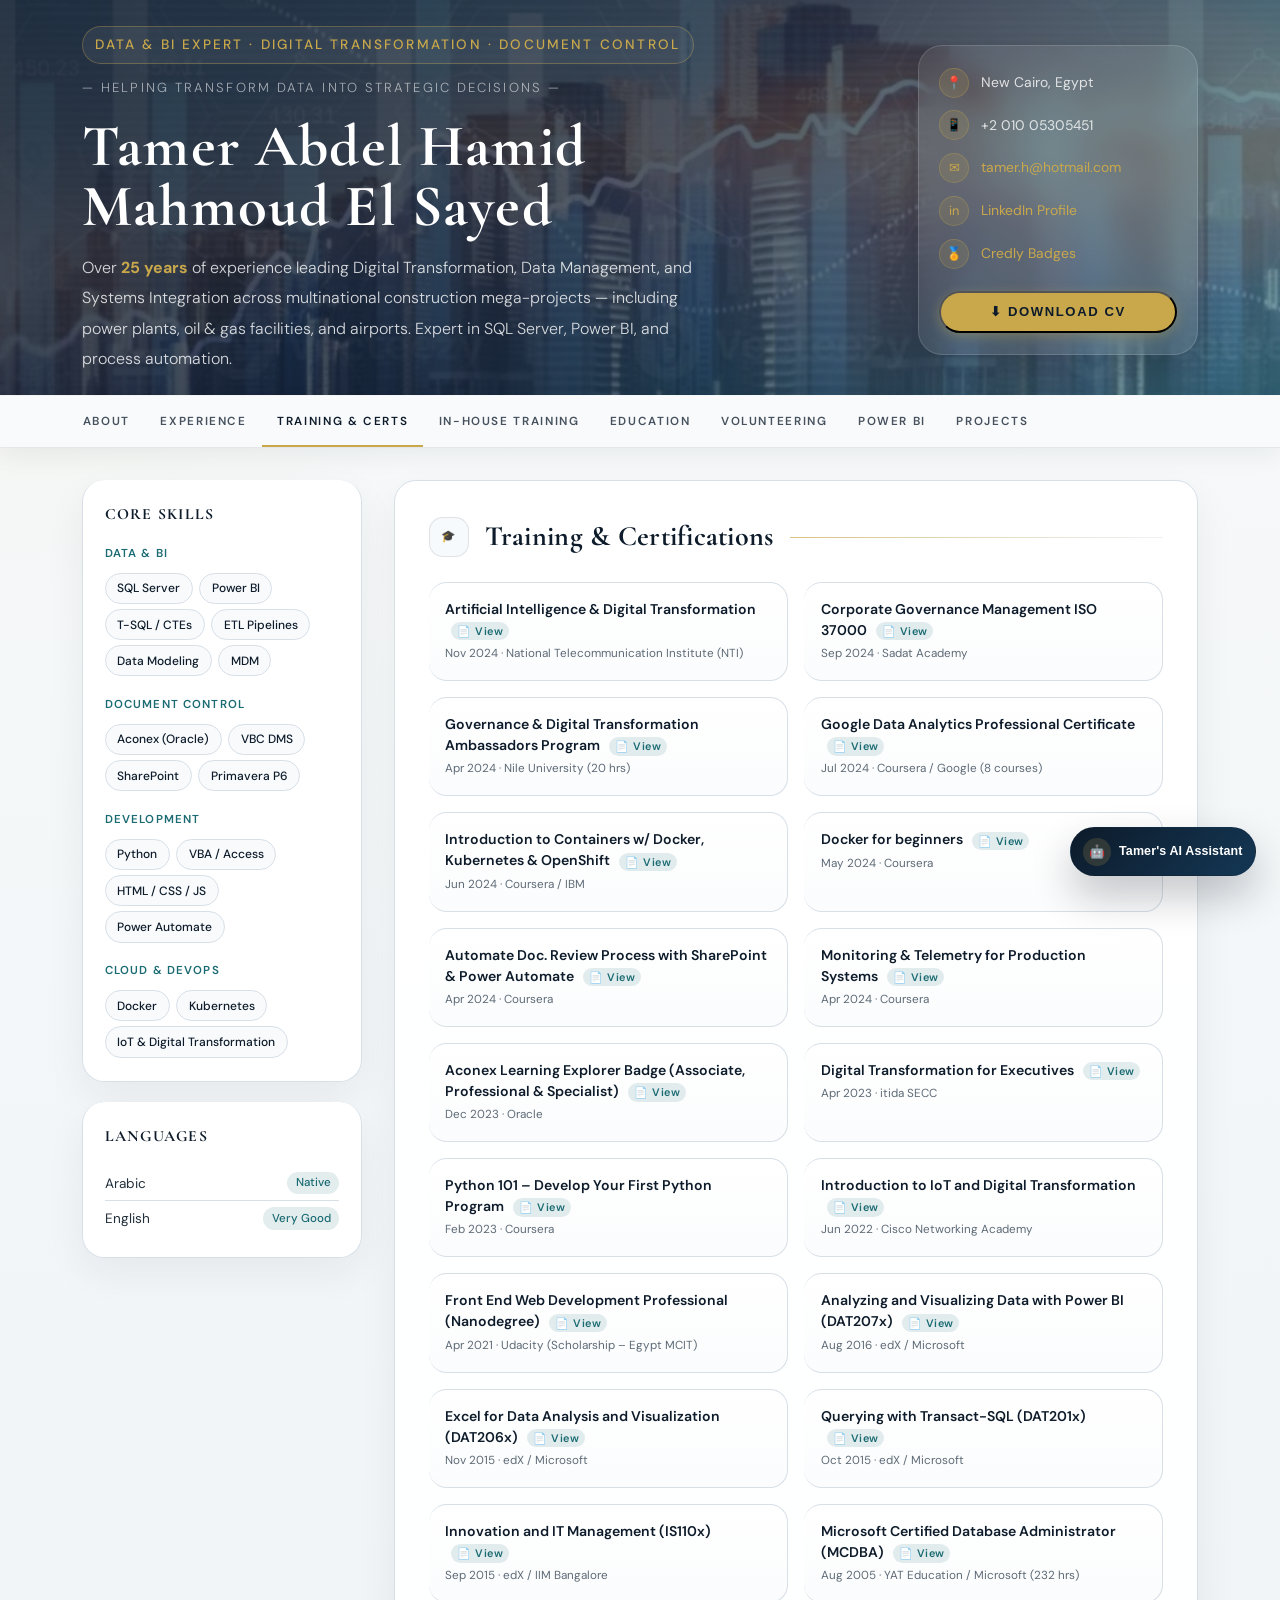
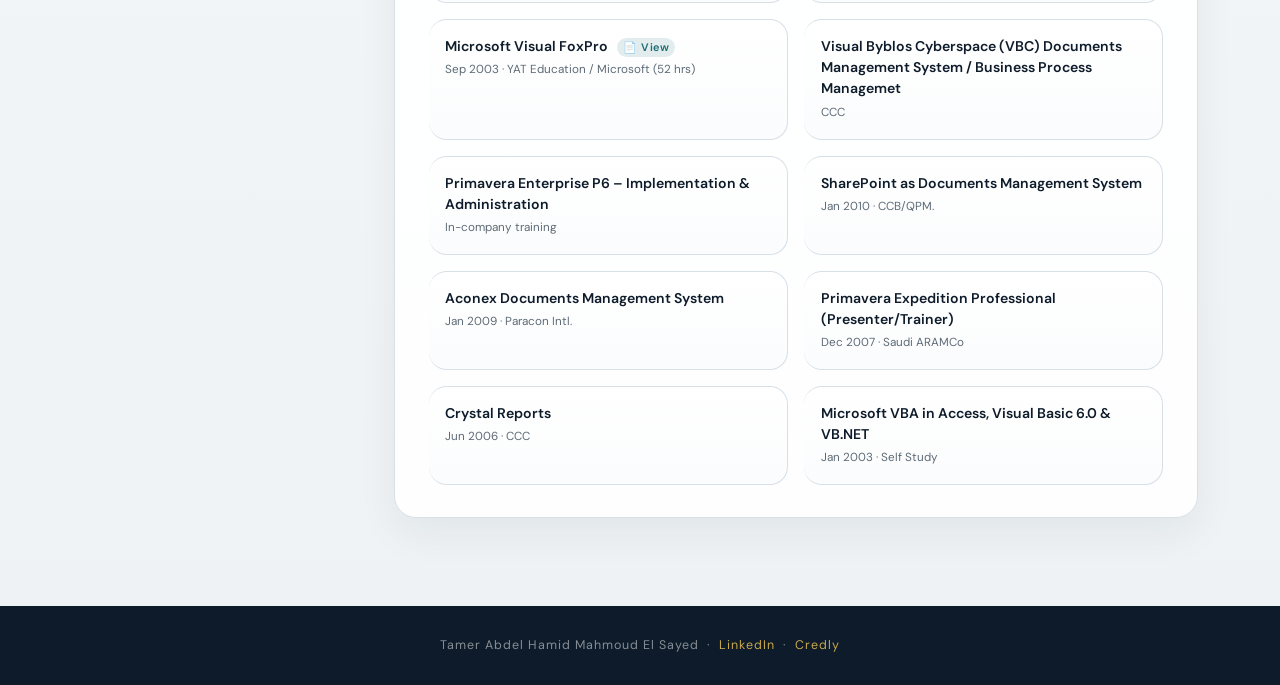
==== commit 809390cd: "Add files via upload" ====
--- a/certifications.html
+++ b/certifications.html
@@ -202,14 +202,6 @@
         <span>English</span>
         <span class="lang-level">Very Good</span>
       </div>
-    </div>
-
-    <div class="sidebar-section">
-      <h3>Personal</h3>
-      <div class="detail-row"><span class="detail-label">DOB</span><span class="detail-value">Oct 12, 1975</span></div>
-      <div class="detail-row"><span class="detail-label">Nationality</span><span class="detail-value">Egyptian</span></div>
-      <div class="detail-row"><span class="detail-label">Status</span><span class="detail-value">Married, 2 dependents</span></div>
-      <div class="detail-row"><span class="detail-label">Military</span><span class="detail-value">Completed</span></div>
     </div>
 
   </aside>
